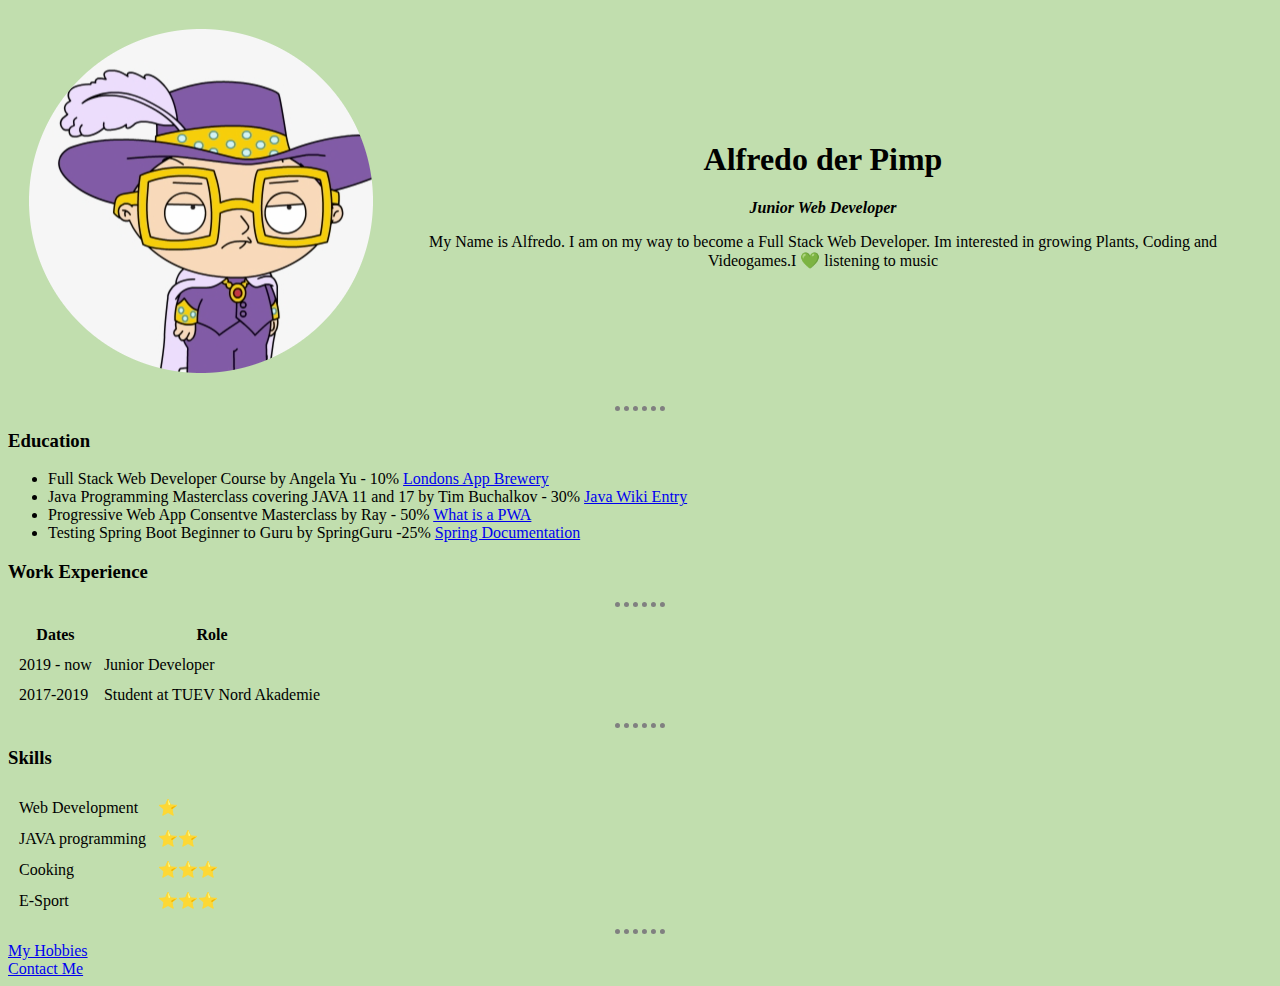
==== index.html @ 3e136b4e "added css style" ====
<!DOCTYPE html>
<html lang="en" dir="ltr">

<head>
  <meta charset="utf-8">
  <title>💚Alfredos Personal Site💚</title>

  <style media="screen">
    body {
      background-color: #C1DEAE;
    }

    hr {
      border-style: dotted none none;
      border-color: grey;
      border-width: 5px;
      width: 50px;

    }
  </style>
</head>

<body>
  <table cellspacing="20">
    <tr>
      <td><img src="stewie-pimp-animation-stewie-pimp-modified.png" alt="A beautiful Tree"></td>
      <td>
        <center>
          <!--<img src="https://www.nicepng.com/png/detail/45-451391_stewie-pimp-animation-stewie-pimp.png" alt="A beautiful Tree"> -->
          <h1>Alfredo der Pimp</h1>
          <p><em><strong>Junior Web Developer</strong></em></p>
          <p>My Name is Alfredo. I am on my way to become a Full Stack Web Developer. Im interested in growing Plants, Coding and Videogames.I 💚 listening to music</p>
        </center>
      </td>
    </tr>
  </table>
  <hr>
  <h3>Education</h3>
  <ul>
    <li>Full Stack Web Developer Course by Angela Yu - 10% <a href="https://www.appbrewery.co/">Londons App Brewery</a> </li>
    <li>Java Programming Masterclass covering JAVA 11 and 17 by Tim Buchalkov - 30% <a href="https://en.wikipedia.org/wiki/Java">Java Wiki Entry</a> </li>
    <li>Progressive Web App Consentve Masterclass by Ray - 50% <a href="https://developer.mozilla.org/en-US/docs/Web/Progressive_web_apps">What is a PWA</a> </li>
    <li>Testing Spring Boot Beginner to Guru by SpringGuru -25% <a href="https://spring.io/projects/spring-boot"> Spring Documentation</a> </li>
  </ul>
  <!------------------------------------------------------------------------------------------------------------------------------------------------------------------------------>
  <h3>Work Experience</h3>
  <hr>
  <table cellspacing="10">
    <thead>
      <th>Dates</th>
      <th>Role</th>
    </thead>
    <tbody>
      <tr>
        <td>2019 - now</td>
        <td>Junior Developer</td>
      </tr>
      <tr>
        <td>2017-2019</td>
        <td>Student at TUEV Nord Akademie</td>
      </tr>
    </tbody>
  </table>
  <hr>
  <!------------------------------------------------------------------------------------------------------------------------------------------------------------------------------>
  <h3>Skills</h3>
  <table cellspacing="10">
    <tr>
      <td>Web Development</td>
      <td>⭐</td>
    </tr>
    <tr>
      <td>JAVA programming</td>
      <td>⭐⭐</td>
    </tr>
    <tr>
      <td>Cooking</td>
      <td>⭐⭐⭐</td>
    </tr>
    <tr>
      <td>E-Sport</td>
      <td>⭐⭐⭐</td>
    </tr>
  </table>
  <hr>
  <a href="hobbies.html">My Hobbies</a> <br>
  <a href="contact.html">Contact Me</a>
</body>

</html>
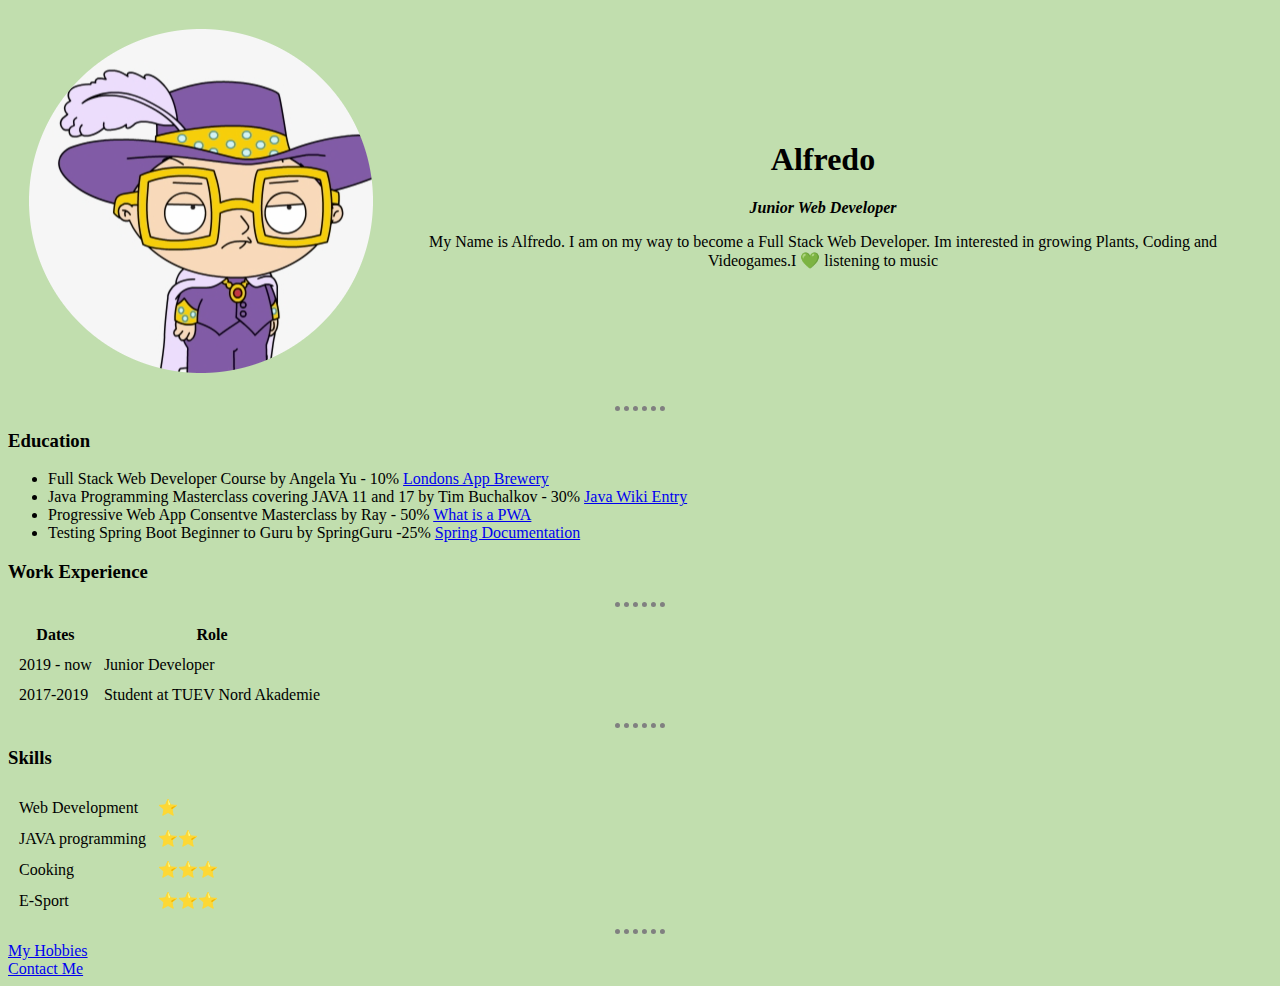
==== commit 6fe47665: "refactoring" ====
--- a/index.html
+++ b/index.html
@@ -27,7 +27,7 @@
       <td>
         <center>
           <!--<img src="https://www.nicepng.com/png/detail/45-451391_stewie-pimp-animation-stewie-pimp.png" alt="A beautiful Tree"> -->
-          <h1>Alfredo der Pimp</h1>
+          <h1>Alfredo</h1>
           <p><em><strong>Junior Web Developer</strong></em></p>
           <p>My Name is Alfredo. I am on my way to become a Full Stack Web Developer. Im interested in growing Plants, Coding and Videogames.I 💚 listening to music</p>
         </center>
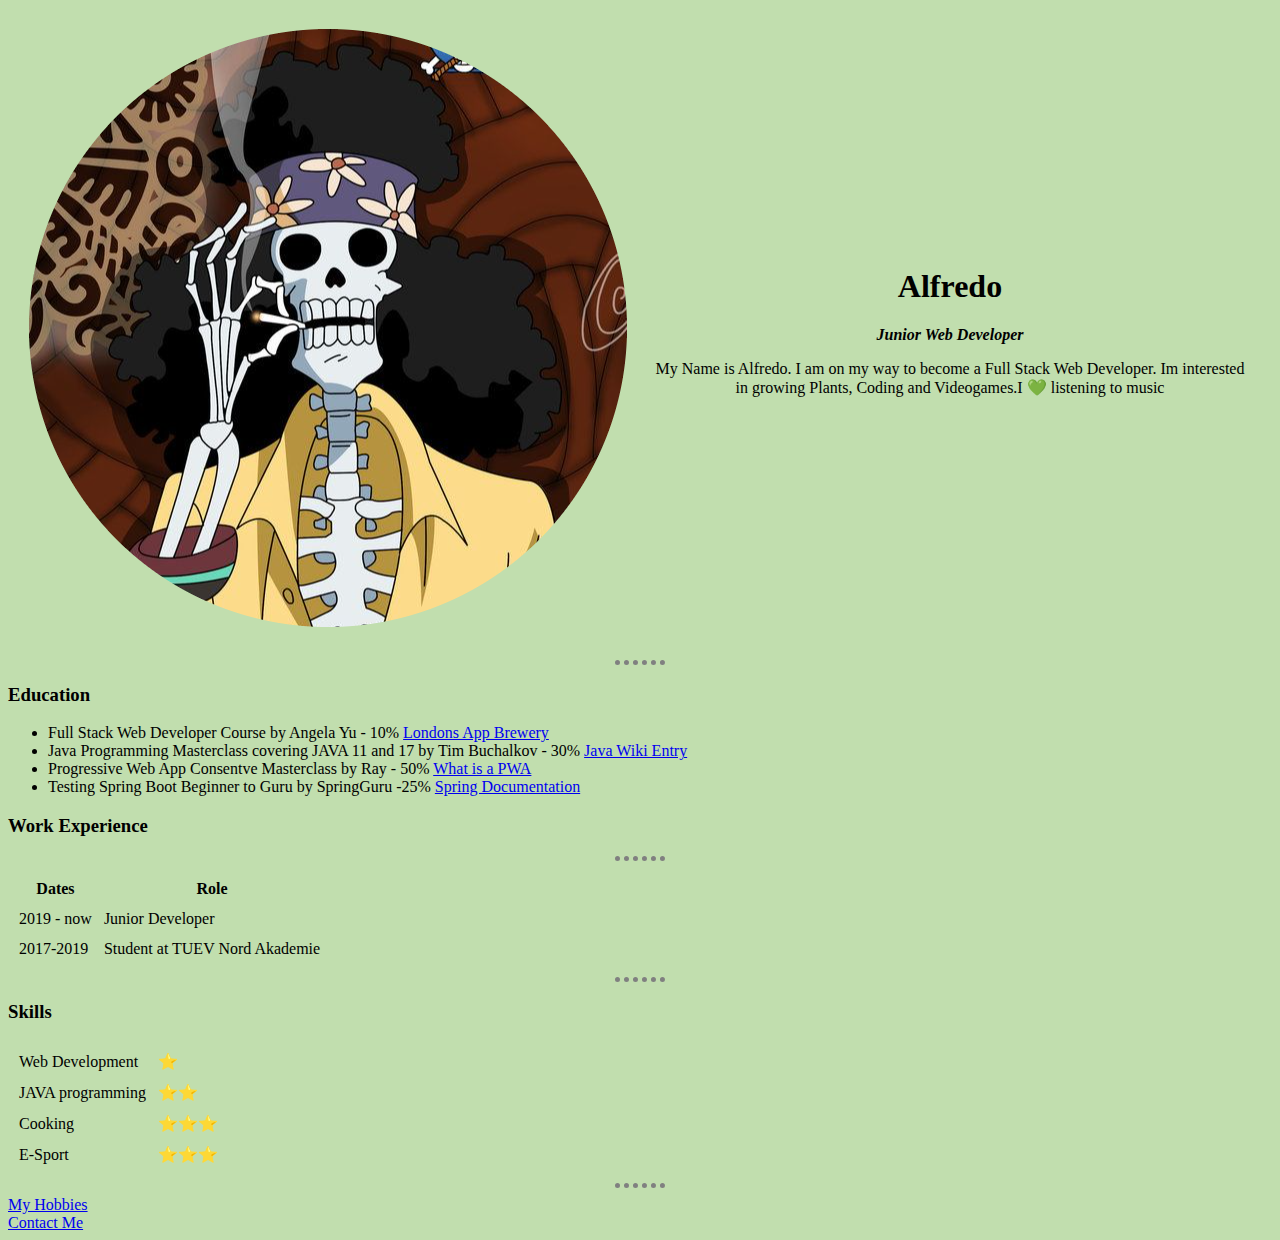
==== commit dd1ac244: "changed webpage image" ====
--- a/index.html
+++ b/index.html
@@ -23,7 +23,7 @@
 <body>
   <table cellspacing="20">
     <tr>
-      <td><img src="stewie-pimp-animation-stewie-pimp-modified.png" alt="A beautiful Tree"></td>
+      <td><img src="brook-modified.png" alt="A beautiful Tree"></td>
       <td>
         <center>
           <!--<img src="https://www.nicepng.com/png/detail/45-451391_stewie-pimp-animation-stewie-pimp.png" alt="A beautiful Tree"> -->
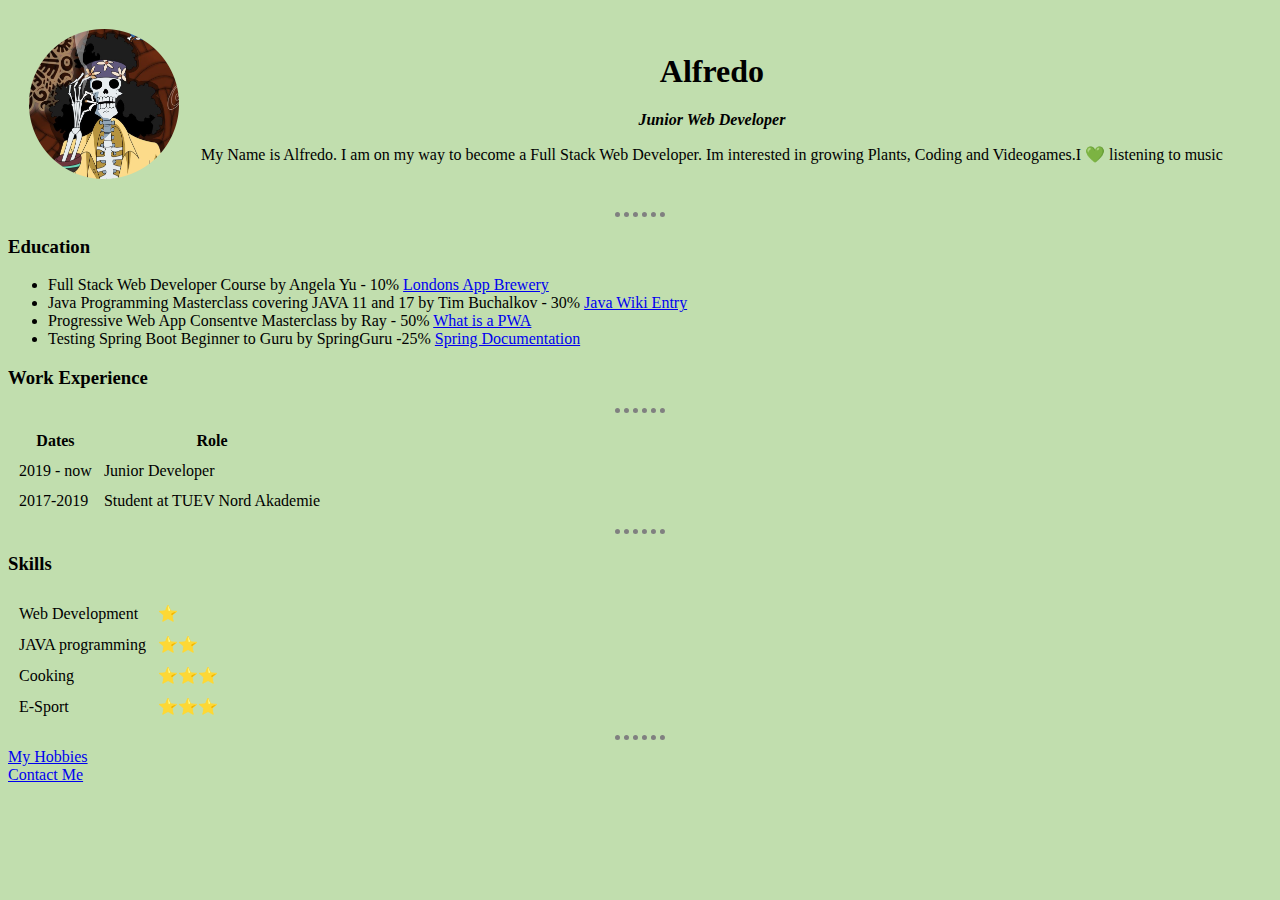
==== commit 6530ba59: "changed image height" ====
--- a/index.html
+++ b/index.html
@@ -23,7 +23,7 @@
 <body>
   <table cellspacing="20">
     <tr>
-      <td><img src="brook-modified.png" alt="A beautiful Tree"></td>
+      <td><img src="brook-modified.png" alt="A beautiful Brook" height="150px;"></td>
       <td>
         <center>
           <!--<img src="https://www.nicepng.com/png/detail/45-451391_stewie-pimp-animation-stewie-pimp.png" alt="A beautiful Tree"> -->
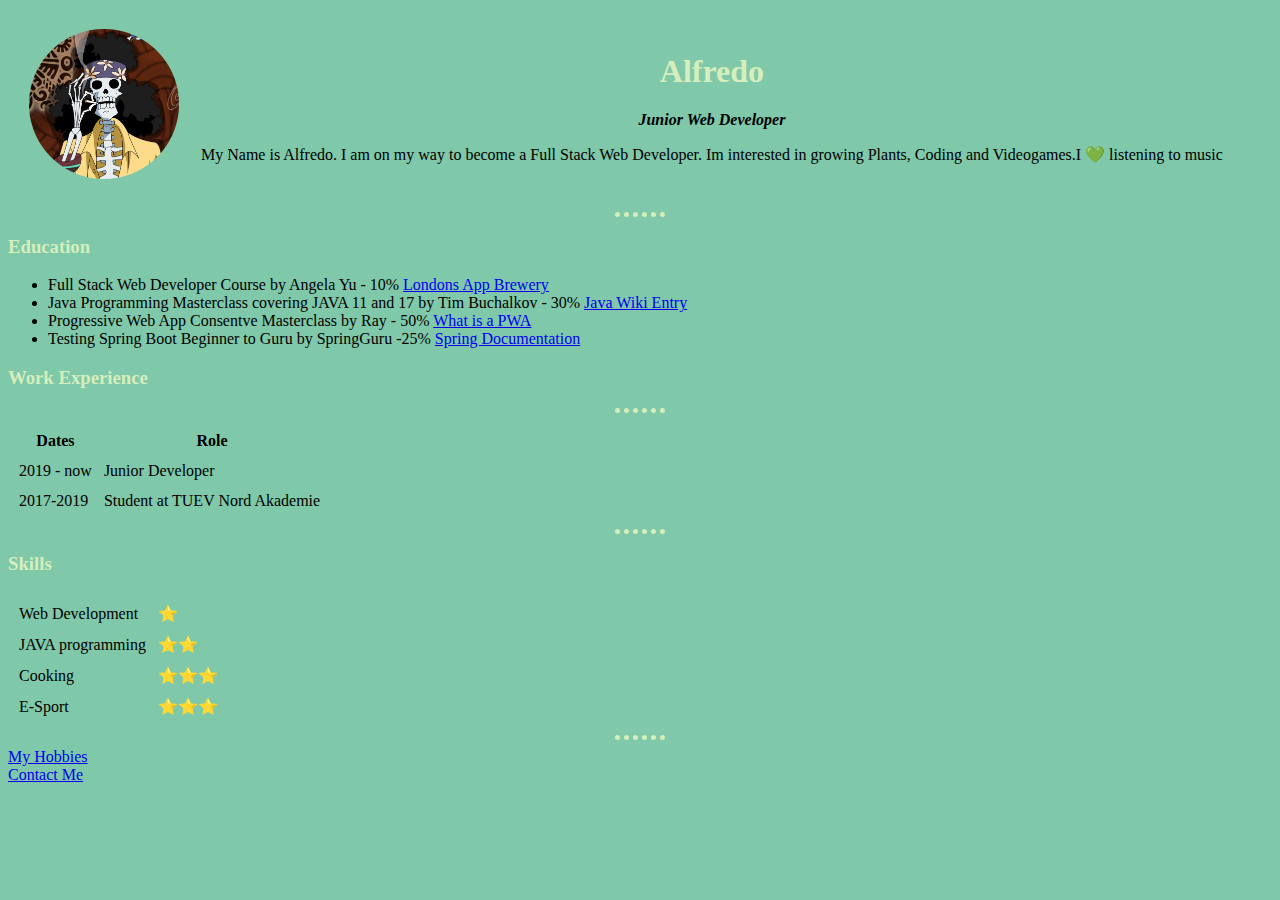
==== commit fdce9e79: "addes css and styles to the website" ====
--- a/index.html
+++ b/index.html
@@ -4,26 +4,13 @@
 <head>
   <meta charset="utf-8">
   <title>💚Alfredos Personal Site💚</title>
-
-  <style media="screen">
-    body {
-      background-color: #C1DEAE;
-    }
-
-    hr {
-      border-style: dotted none none;
-      border-color: grey;
-      border-width: 5px;
-      width: 50px;
-
-    }
-  </style>
+  <link rel="stylesheet" href="css/style.css">
 </head>
 
 <body>
   <table cellspacing="20">
     <tr>
-      <td><img src="brook-modified.png" alt="A beautiful Brook" height="150px;"></td>
+      <td><img src="brook-modified.png" alt="A beautiful Alfredo" height="150px;"></td>
       <td>
         <center>
           <!--<img src="https://www.nicepng.com/png/detail/45-451391_stewie-pimp-animation-stewie-pimp.png" alt="A beautiful Tree"> -->
--- a/css/style.css
+++ b/css/style.css
@@ -0,0 +1,19 @@
+body {
+  background-color: #7FC8A9;
+}
+
+hr {
+  border-style: dotted none none;
+  border-color: #D5EEBB;
+  border-width: 5px;
+  width: 50px;
+
+}
+
+h1{
+  color: #D5EEBB;
+}
+
+h3{
+  color: #D5EEBB;
+}
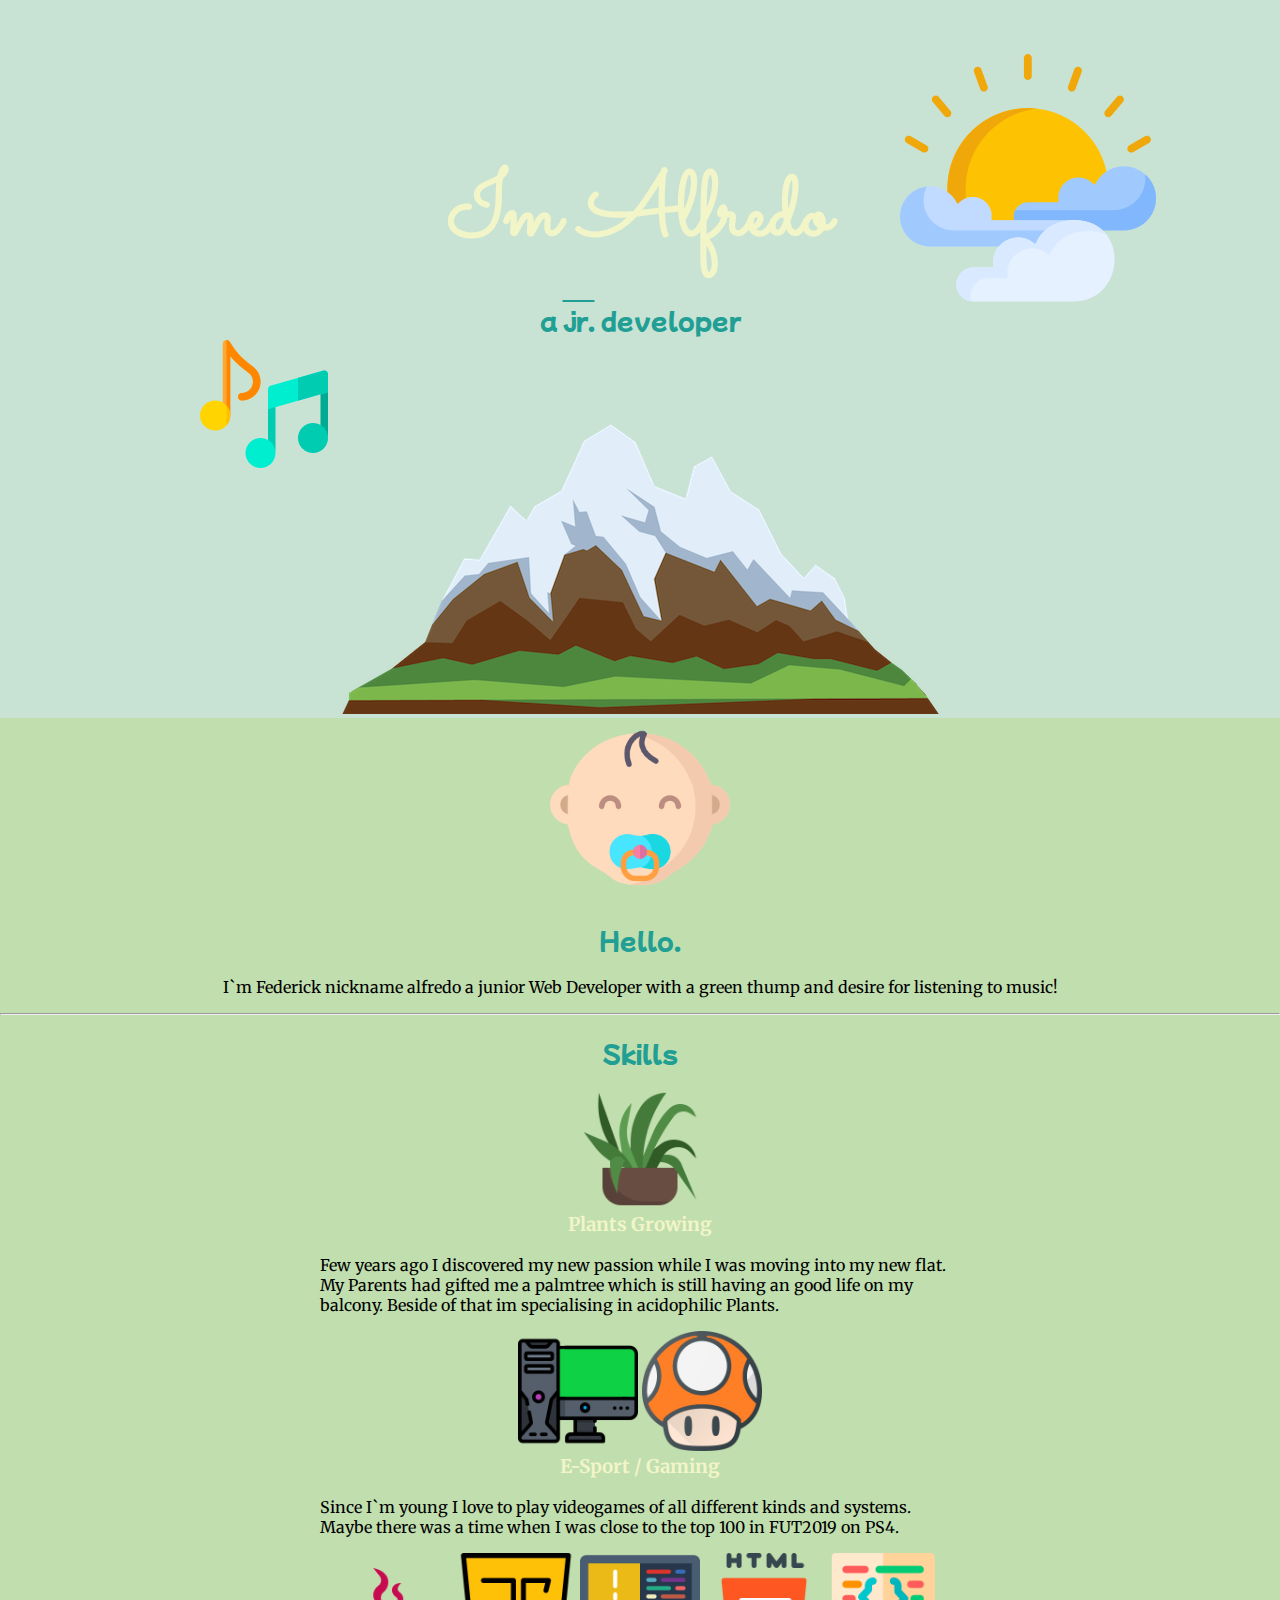
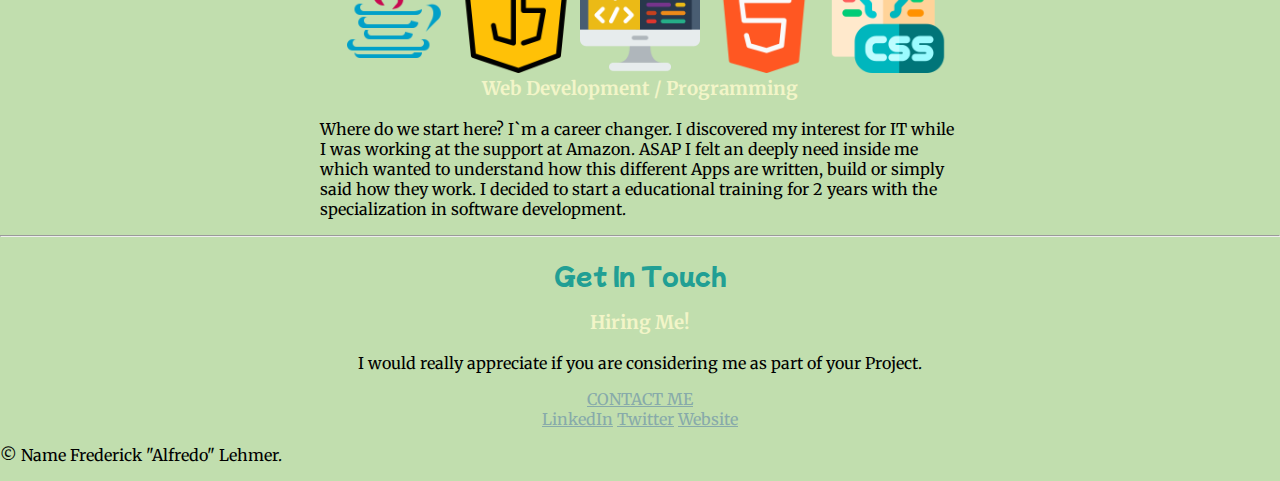
==== commit 295e1c88: "Changed Content" ====
--- a/index.html
+++ b/index.html
@@ -3,75 +3,73 @@
 
 <head>
   <meta charset="utf-8">
-  <title>💚Alfredos Personal Site💚</title>
-  <link rel="stylesheet" href="css/style.css">
+  <title>Alfredos Webpage</title>
+  <link rel="stylesheet" href="css/styles.css">
+  <link rel="icon" href="favicon.ico">
+  <link rel="preconnect" href="https://fonts.googleapis.com">
+  <link rel="preconnect" href="https://fonts.gstatic.com" crossorigin>
+  <link href="https://fonts.googleapis.com/css2?family=Merriweather&family=Mochiy+Pop+P+One&family=Sacramento&display=swap" rel="stylesheet">
 </head>
 
 <body>
-  <table cellspacing="20">
-    <tr>
-      <td><img src="brook-modified.png" alt="A beautiful Alfredo" height="150px;"></td>
-      <td>
-        <center>
-          <!--<img src="https://www.nicepng.com/png/detail/45-451391_stewie-pimp-animation-stewie-pimp.png" alt="A beautiful Tree"> -->
-          <h1>Alfredo</h1>
-          <p><em><strong>Junior Web Developer</strong></em></p>
-          <p>My Name is Alfredo. I am on my way to become a Full Stack Web Developer. Im interested in growing Plants, Coding and Videogames.I 💚 listening to music</p>
-        </center>
-      </td>
-    </tr>
-  </table>
-  <hr>
-  <h3>Education</h3>
-  <ul>
-    <li>Full Stack Web Developer Course by Angela Yu - 10% <a href="https://www.appbrewery.co/">Londons App Brewery</a> </li>
-    <li>Java Programming Masterclass covering JAVA 11 and 17 by Tim Buchalkov - 30% <a href="https://en.wikipedia.org/wiki/Java">Java Wiki Entry</a> </li>
-    <li>Progressive Web App Consentve Masterclass by Ray - 50% <a href="https://developer.mozilla.org/en-US/docs/Web/Progressive_web_apps">What is a PWA</a> </li>
-    <li>Testing Spring Boot Beginner to Guru by SpringGuru -25% <a href="https://spring.io/projects/spring-boot"> Spring Documentation</a> </li>
-  </ul>
-  <!------------------------------------------------------------------------------------------------------------------------------------------------------------------------------>
-  <h3>Work Experience</h3>
-  <hr>
-  <table cellspacing="10">
-    <thead>
-      <th>Dates</th>
-      <th>Role</th>
-    </thead>
-    <tbody>
-      <tr>
-        <td>2019 - now</td>
-        <td>Junior Developer</td>
-      </tr>
-      <tr>
-        <td>2017-2019</td>
-        <td>Student at TUEV Nord Akademie</td>
-      </tr>
-    </tbody>
-  </table>
-  <hr>
-  <!------------------------------------------------------------------------------------------------------------------------------------------------------------------------------>
-  <h3>Skills</h3>
-  <table cellspacing="10">
-    <tr>
-      <td>Web Development</td>
-      <td>⭐</td>
-    </tr>
-    <tr>
-      <td>JAVA programming</td>
-      <td>⭐⭐</td>
-    </tr>
-    <tr>
-      <td>Cooking</td>
-      <td>⭐⭐⭐</td>
-    </tr>
-    <tr>
-      <td>E-Sport</td>
-      <td>⭐⭐⭐</td>
-    </tr>
-  </table>
-  <hr>
-  <a href="hobbies.html">My Hobbies</a> <br>
-  <a href="contact.html">Contact Me</a>
+
+
+  <div class="topcontainer">
+    <img class="topCloud" src="images/sun.png" alt="cloud-img">
+    <h1>Im Alfredo</h1>
+    <h2>a <span>jr.</span> developer</h2>
+    <img class="bottomCloud" src="images/music-note.png" alt="cloud-img">
+    <img src="images/mountain.png" alt="mountain-img">
+
+  </div>
+
+  <div class="middlecontainer">
+    <div class="profile">
+      <img class="profilePicture" src="images/baby.png" alt="Me">
+      <h2>Hello.</h2>
+      <p class="parCenter">I`m Federick nickname alfredo a junior Web Developer with a green thump and desire for listening to music!</p>
+    </div>
+    <hr>
+    <div class="skills">
+      <h2>Skills</h2>
+      <div class="skill-row">
+        <img class="skillPicture" src="images/spider-plant.png" alt="Plant">
+        <h3>Plants Growing</h3>
+        <p>Few years ago I discovered my new passion while I was moving into my new flat. My Parents had gifted me a palmtree which is still having an good life on my balcony. Beside of that im specialising in acidophilic Plants. </p>
+      </div>
+      <div class="skill-row">
+        <img class="skillPicture" src="images/pc.png" alt="Gaming">
+        <img class="skillPicture" src="images/toad.png" alt="Mushroom">
+        <h3>E-Sport / Gaming</h3>
+        <p>Since I`m young I love to play videogames of all different kinds and systems. Maybe there was a time when I was close to the top 100 in FUT2019 on PS4. </p>
+      </div>
+      <div class="skill-row">
+        <img class="skillPicture" src="images/java.png" alt="Java">
+        <img class="skillPicture" src="images/java-script.png" alt="Java-Script">
+        <img class="skillPicture" src="images/coding.png" alt="Coding">
+        <img class="skillPicture" src="images/html-5.png" alt="HTML">
+        <img class="skillPicture" src="images/css.png" alt="CSS">
+        <h3>Web Development / Programming</h3>
+        <p>Where do we start here? I`m a career changer. I discovered my interest for IT while I was working at the support at Amazon. ASAP I felt an deeply need inside me which wanted to understand how this different Apps are written, build or simply said how they work.  I decided to start a educational training for 2 years with the specialization in software development. </p>
+      </div>
+    </div>
+    <hr>
+    <div class="contact-me">
+      <h2>Get In Touch</h2>
+      <h3>Hiring Me!</h3>
+      <p class="parCenter">I would really appreciate if you are considering me as part of your Project. </p>
+      <a class="btn" href="mailto:name@email.com">CONTACT ME</a>
+    </div>
+  </div>
+
+
+  <div class="bottomcontainer">
+    <a class="footer-link" href="https://www.linkedin.com/">LinkedIn</a>
+    <a class="footer-link" href="https://twitter.com/">Twitter</a>
+    <a class="footer-link" href="https://www.appbrewery.co/">Website</a>
+    <p>© Name Frederick "Alfredo" Lehmer.</p>
+
+  </div>
 </body>
 
 </html>
--- a/css/styles.css
+++ b/css/styles.css
@@ -0,0 +1,87 @@
+
+body{
+  background-color: #C1DEAE;
+  margin: 0;
+  text-align: center;
+  font-family: 'Merriweather', serif;
+}
+
+h1{
+
+  color: #F2F5C8;
+  font-size: 90px;
+  margin: 50px auto 0 auto;
+  font-family: 'Sacramento', serif;
+}
+
+h2{
+  font-weight: normal;
+  color: #219F94;
+  font-family: 'Mochiy Pop P One', serif;
+  font-size: 1.5rem;
+}
+
+h3{
+  color: #F2F5C8;
+  margin-top: 0;
+  font-family: 'Merriweather', serif;
+}
+
+span{
+  text-decoration: overline;
+
+}
+
+p{
+  font-family: 'Merriweather', serif;
+  text-align: left;
+}
+
+a{
+  color: #87AAAA;
+}
+
+.topcontainer{
+    background-color: #C8E3D4;
+    position: relative;
+    padding-top: 100px;
+}
+
+.middlecontainer{
+  margin: auto;
+}
+
+.bottomcontainer{
+
+
+}
+
+.topCloud{
+  position: absolute;
+  left: 900px;
+  top: 50px;
+}
+
+
+.bottomCloud{
+  position: absolute;
+  left: 200px;
+  bottom: 250px;
+}
+
+.skill-row{
+  width: 50%;
+  margin: auto;
+}
+
+.profilePicture{
+  height: 180px;
+}
+
+.skillPicture{
+  height: 120px;
+}
+
+.parCenter{
+  text-align: center;
+}
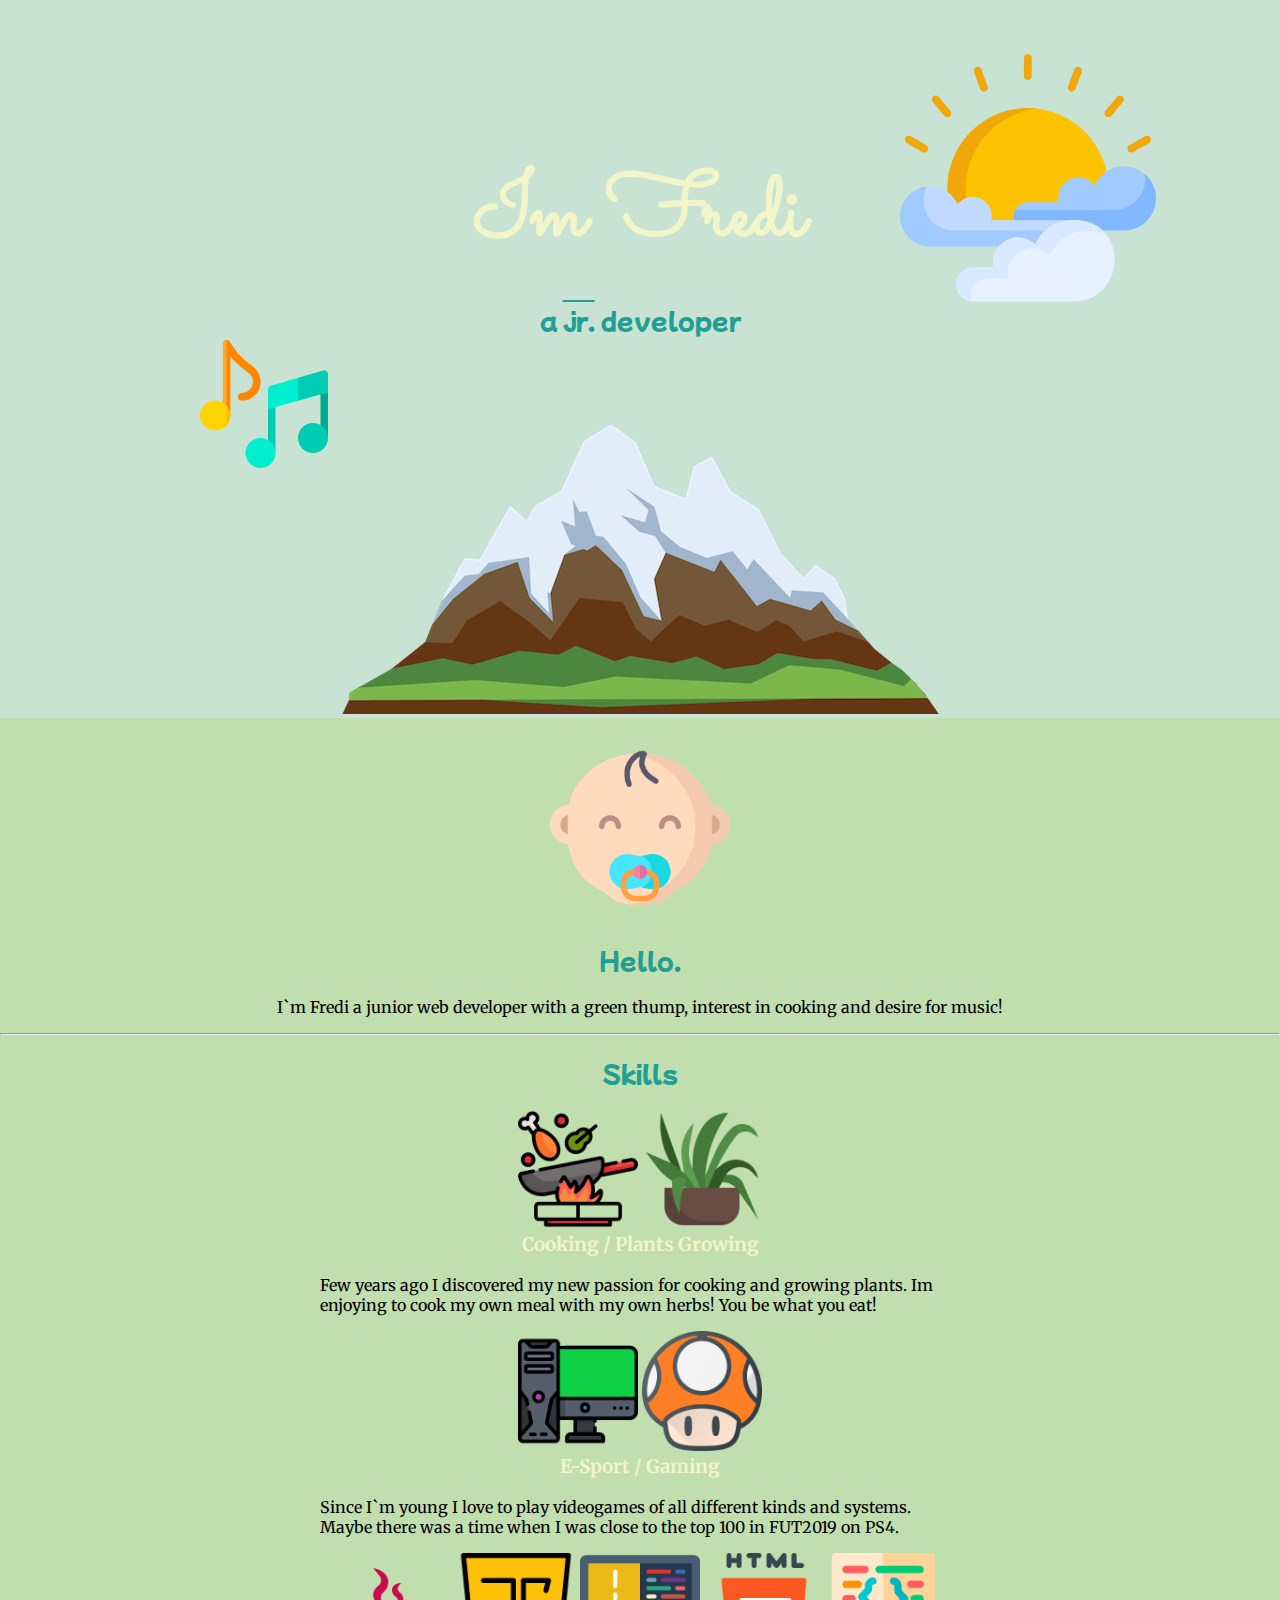
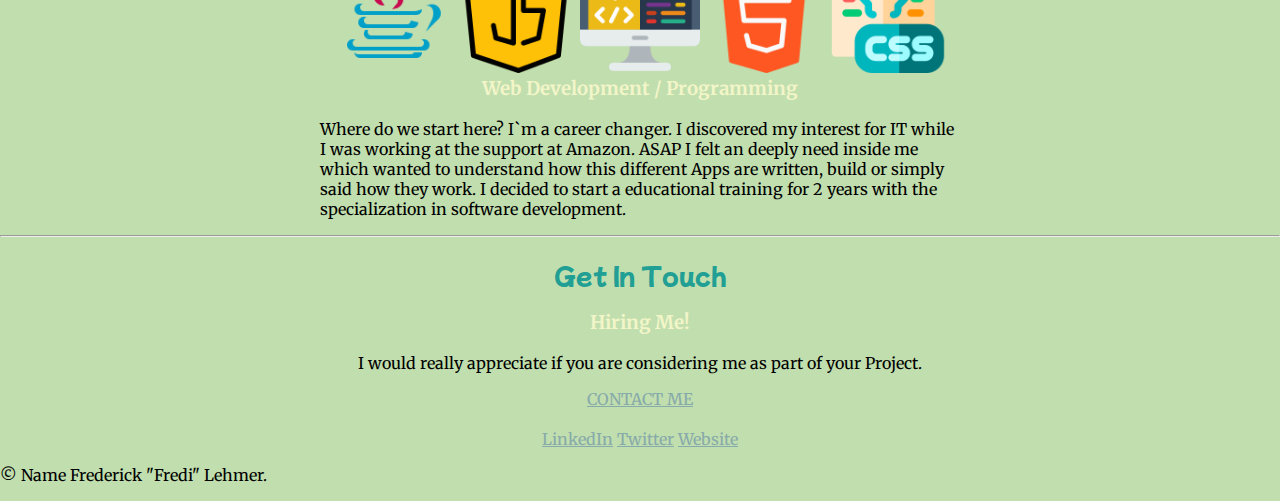
==== commit 23543513: "minor changes" ====
--- a/index.html
+++ b/index.html
@@ -16,7 +16,7 @@
 
   <div class="topcontainer">
     <img class="topCloud" src="images/sun.png" alt="cloud-img">
-    <h1>Im Alfredo</h1>
+    <h1>Im Fredi</h1>
     <h2>a <span>jr.</span> developer</h2>
     <img class="bottomCloud" src="images/music-note.png" alt="cloud-img">
     <img src="images/mountain.png" alt="mountain-img">
@@ -27,15 +27,16 @@
     <div class="profile">
       <img class="profilePicture" src="images/baby.png" alt="Me">
       <h2>Hello.</h2>
-      <p class="parCenter">I`m Federick nickname alfredo a junior Web Developer with a green thump and desire for listening to music!</p>
+      <p class="parCenter">I`m Fredi a junior web developer with a green thump, interest in cooking and desire for music!</p>
     </div>
     <hr>
     <div class="skills">
       <h2>Skills</h2>
       <div class="skill-row">
+        <img class="skillPicture" src="images/cooking.png" alt="Plant">
         <img class="skillPicture" src="images/spider-plant.png" alt="Plant">
-        <h3>Plants Growing</h3>
-        <p>Few years ago I discovered my new passion while I was moving into my new flat. My Parents had gifted me a palmtree which is still having an good life on my balcony. Beside of that im specialising in acidophilic Plants. </p>
+        <h3>Cooking / Plants Growing</h3>
+        <p>Few years ago I discovered my new passion for cooking and growing plants. Im enjoying to cook my own meal with my own herbs! You be what you eat!</p>
       </div>
       <div class="skill-row">
         <img class="skillPicture" src="images/pc.png" alt="Gaming">
@@ -67,7 +68,7 @@
     <a class="footer-link" href="https://www.linkedin.com/">LinkedIn</a>
     <a class="footer-link" href="https://twitter.com/">Twitter</a>
     <a class="footer-link" href="https://www.appbrewery.co/">Website</a>
-    <p>© Name Frederick "Alfredo" Lehmer.</p>
+    <p>© Name Frederick "Fredi" Lehmer.</p>
 
   </div>
 </body>
--- a/css/styles.css
+++ b/css/styles.css
@@ -49,6 +49,8 @@
 
 .middlecontainer{
   margin: auto;
+  padding-top: 20px;
+  padding-bottom: 20px;
 }
 
 .bottomcontainer{
